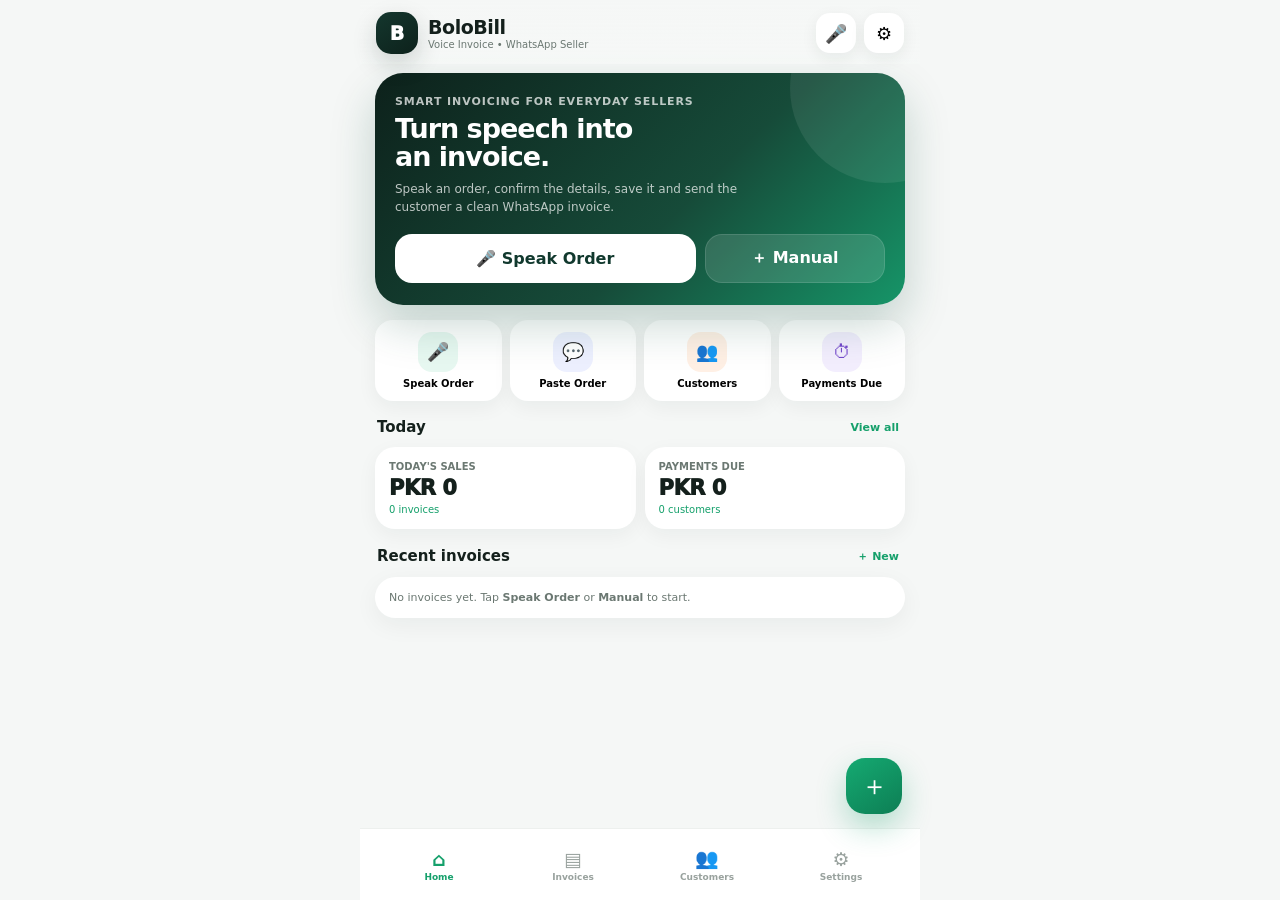
==== bolobill/index.html @ f1652f44 "Deploy BoloBill voice invoice app" ====
<!doctype html><meta charset="utf-8"><meta name="viewport" content="width=device-width,initial-scale=1"><meta name="theme-color" content="#10251f"><title>BoloBill</title><body style="margin:0;background:#10251f;color:#fff;font-family:system-ui;display:grid;place-items:center;height:100vh"><b id="m">Opening BoloBill…</b><script>(async()=>{try{let n=['b0.txt','b1.txt','b2.txt','b3.txt','b4a.txt','b4b.txt'],a=[];for(let f of n)a.push(await(await fetch(f,{cache:'no-store'})).text());let u=Uint8Array.from(atob(a.join('')),c=>c.charCodeAt(0));let h=await new Response(new Blob([u]).stream().pipeThrough(new DecompressionStream('gzip'))).text();document.open();document.write(h);document.close()}catch(e){m.textContent='Open in updated Chrome: '+e.message}})()</script>
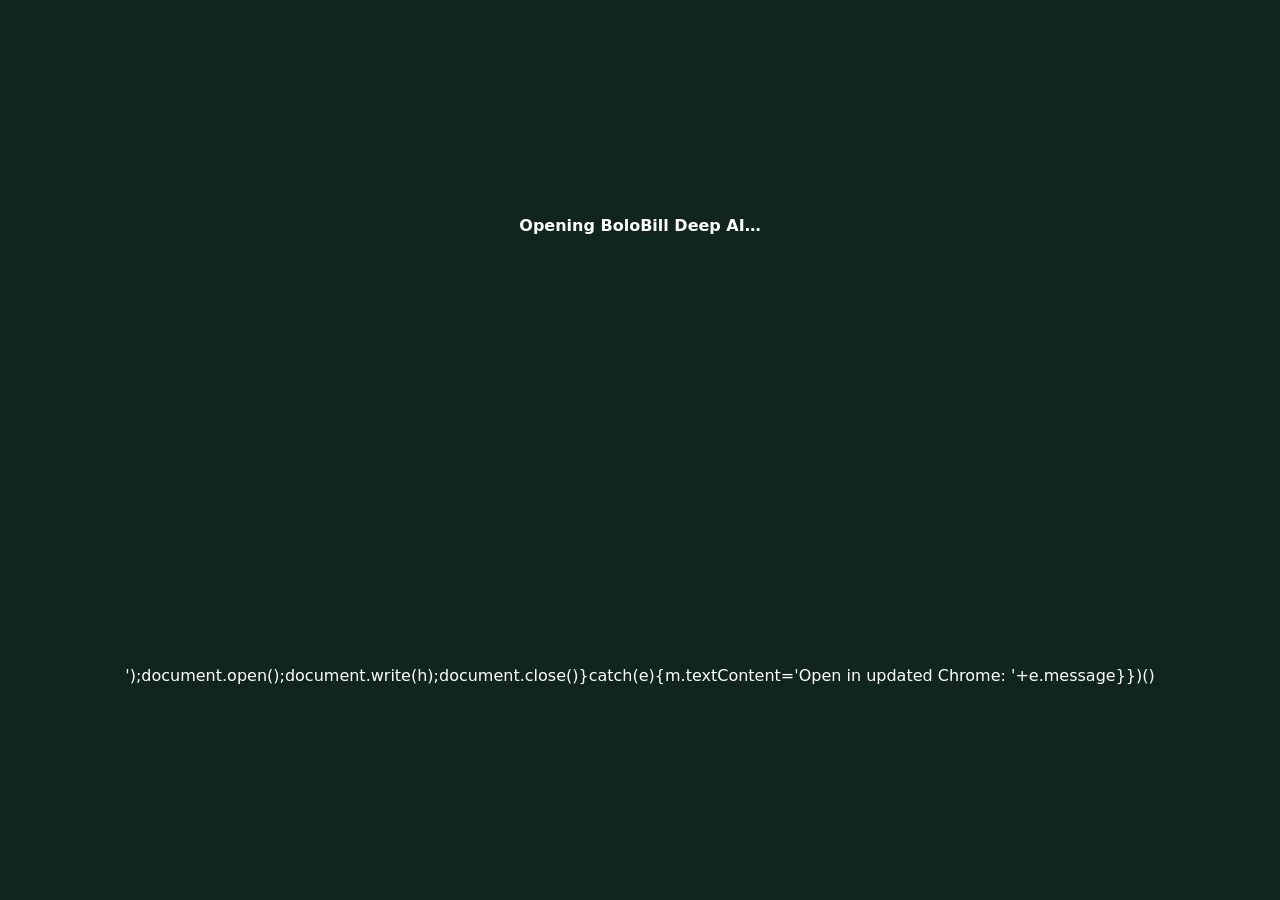
==== commit 227b7dee: "Enable BoloBill Deep AI patch" ====
--- a/bolobill/index.html
+++ b/bolobill/index.html
@@ -1 +1 @@
-<!doctype html><meta charset="utf-8"><meta name="viewport" content="width=device-width,initial-scale=1"><meta name="theme-color" content="#10251f"><title>BoloBill</title><body style="margin:0;background:#10251f;color:#fff;font-family:system-ui;display:grid;place-items:center;height:100vh"><b id="m">Opening BoloBill…</b><script>(async()=>{try{let n=['b0.txt','b1.txt','b2.txt','b3.txt','b4a.txt','b4b.txt'],a=[];for(let f of n)a.push(await(await fetch(f,{cache:'no-store'})).text());let u=Uint8Array.from(atob(a.join('')),c=>c.charCodeAt(0));let h=await new Response(new Blob([u]).stream().pipeThrough(new DecompressionStream('gzip'))).text();document.open();document.write(h);document.close()}catch(e){m.textContent='Open in updated Chrome: '+e.message}})()</script>+<!doctype html><meta charset="utf-8"><meta name="viewport" content="width=device-width,initial-scale=1"><meta name="theme-color" content="#10251f"><title>BoloBill</title><body style="margin:0;background:#10251f;color:#fff;font-family:system-ui;display:grid;place-items:center;height:100vh"><b id="m">Opening BoloBill Deep AI…</b><script>(async()=>{try{let n=['b0.txt','b1.txt','b2.txt','b3.txt','b4a.txt','b4b.txt'],a=[];for(let f of n)a.push(await(await fetch(f,{cache:'no-store'})).text());let u=Uint8Array.from(atob(a.join('')),c=>c.charCodeAt(0));let h=await new Response(new Blob([u]).stream().pipeThrough(new DecompressionStream('gzip'))).text();h=h.replace('</body>','<script src="v3patch.js?v=3"></script></body>');document.open();document.write(h);document.close()}catch(e){m.textContent='Open in updated Chrome: '+e.message}})()</script>
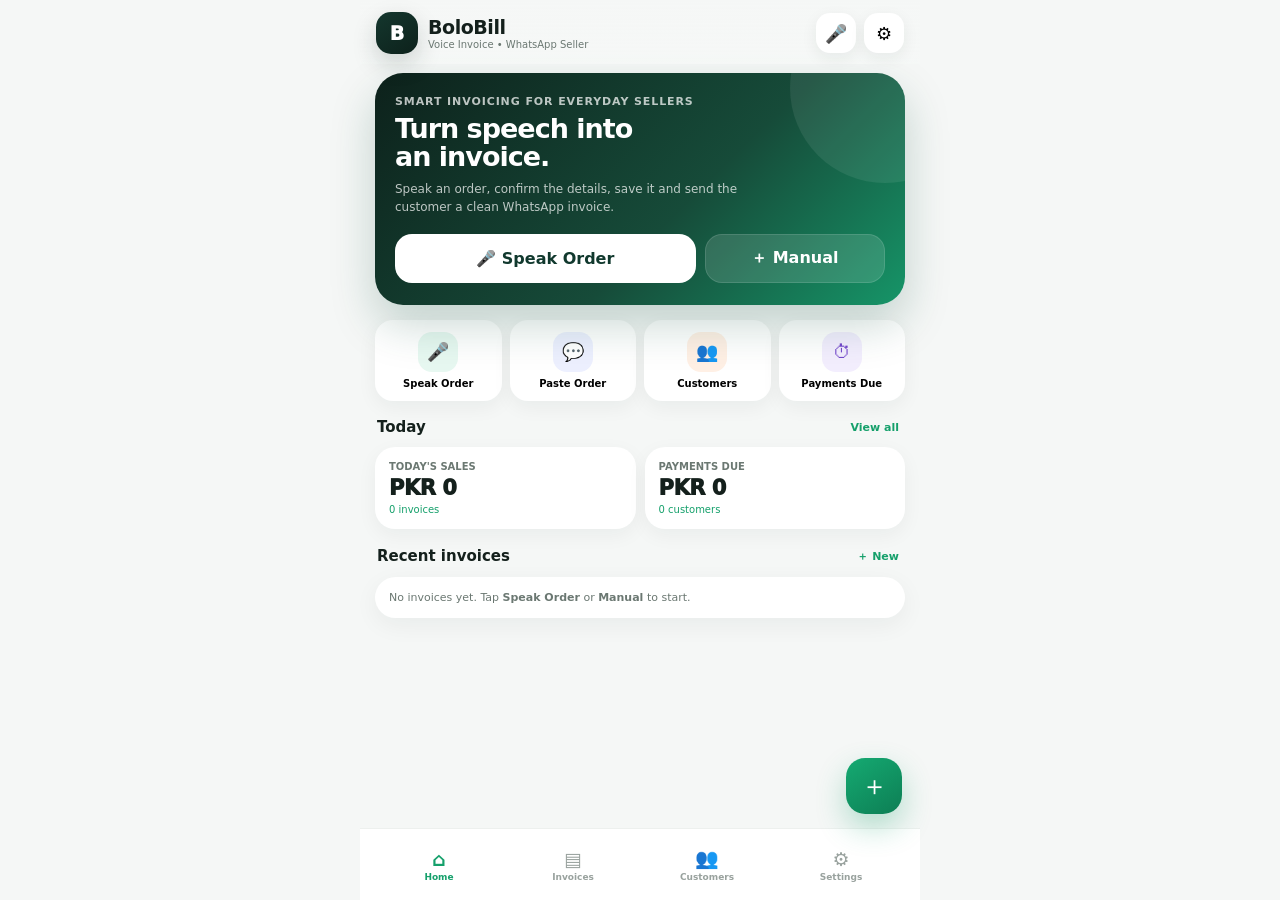
==== commit a7951bfd: "Temporarily restore BoloBill loader while Deep AI patch publishes" ====
--- a/bolobill/index.html
+++ b/bolobill/index.html
@@ -1 +1 @@
-<!doctype html><meta charset="utf-8"><meta name="viewport" content="width=device-width,initial-scale=1"><meta name="theme-color" content="#10251f"><title>BoloBill</title><body style="margin:0;background:#10251f;color:#fff;font-family:system-ui;display:grid;place-items:center;height:100vh"><b id="m">Opening BoloBill Deep AI…</b><script>(async()=>{try{let n=['b0.txt','b1.txt','b2.txt','b3.txt','b4a.txt','b4b.txt'],a=[];for(let f of n)a.push(await(await fetch(f,{cache:'no-store'})).text());let u=Uint8Array.from(atob(a.join('')),c=>c.charCodeAt(0));let h=await new Response(new Blob([u]).stream().pipeThrough(new DecompressionStream('gzip'))).text();h=h.replace('</body>','<script src="v3patch.js?v=3"></script></body>');document.open();document.write(h);document.close()}catch(e){m.textContent='Open in updated Chrome: '+e.message}})()</script>+<!doctype html><meta charset="utf-8"><meta name="viewport" content="width=device-width,initial-scale=1"><meta name="theme-color" content="#10251f"><title>BoloBill</title><body style="margin:0;background:#10251f;color:#fff;font-family:system-ui;display:grid;place-items:center;height:100vh"><b id="m">Opening BoloBill…</b><script>(async()=>{try{let n=['b0.txt','b1.txt','b2.txt','b3.txt','b4a.txt','b4b.txt'],a=[];for(let f of n)a.push(await(await fetch(f,{cache:'no-store'})).text());let u=Uint8Array.from(atob(a.join('')),c=>c.charCodeAt(0));let h=await new Response(new Blob([u]).stream().pipeThrough(new DecompressionStream('gzip'))).text();document.open();document.write(h);document.close()}catch(e){m.textContent='Open in updated Chrome: '+e.message}})()</script>
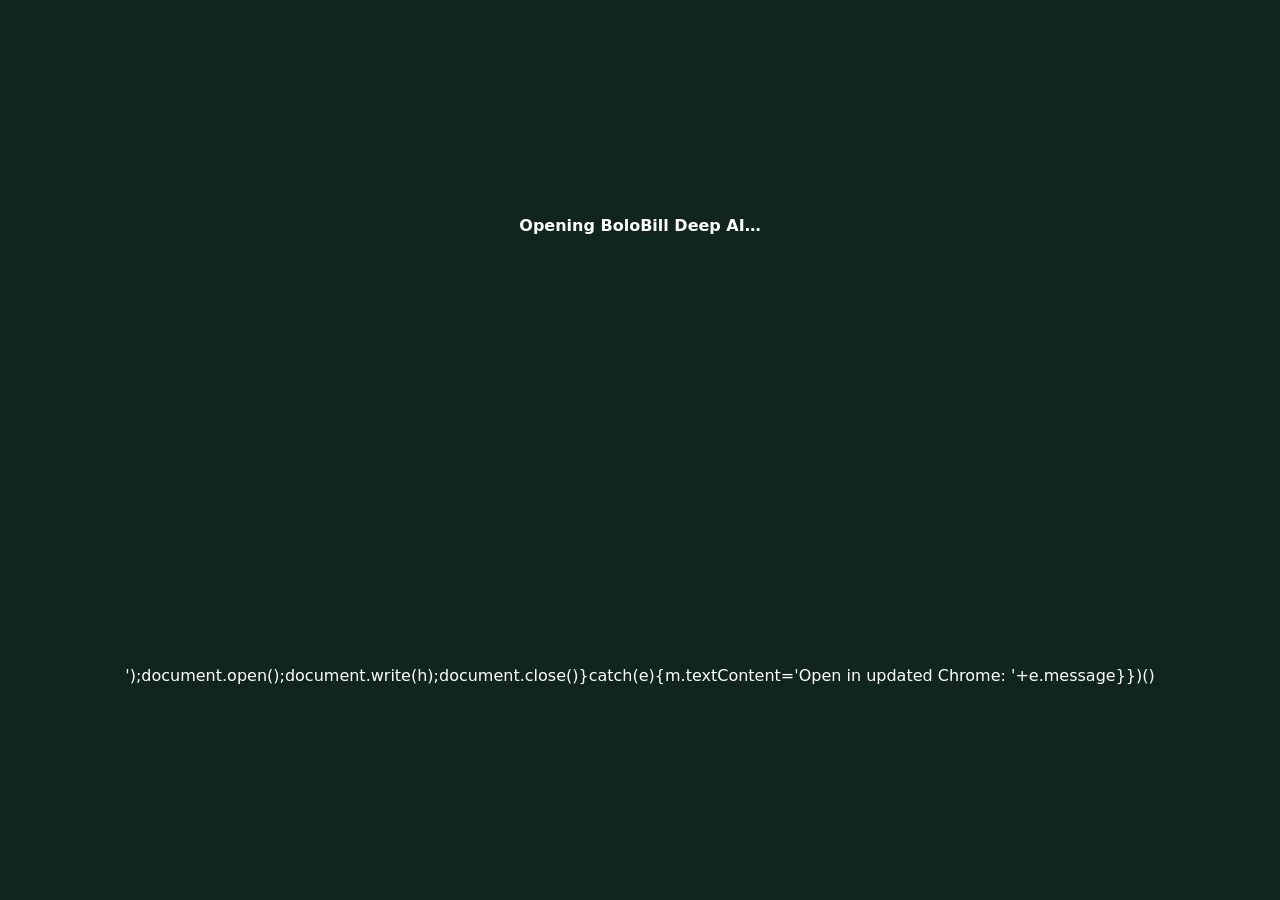
==== commit 39b394c2: "Publish BoloBill Deep AI v3" ====
--- a/bolobill/index.html
+++ b/bolobill/index.html
@@ -1 +1 @@
-<!doctype html><meta charset="utf-8"><meta name="viewport" content="width=device-width,initial-scale=1"><meta name="theme-color" content="#10251f"><title>BoloBill</title><body style="margin:0;background:#10251f;color:#fff;font-family:system-ui;display:grid;place-items:center;height:100vh"><b id="m">Opening BoloBill…</b><script>(async()=>{try{let n=['b0.txt','b1.txt','b2.txt','b3.txt','b4a.txt','b4b.txt'],a=[];for(let f of n)a.push(await(await fetch(f,{cache:'no-store'})).text());let u=Uint8Array.from(atob(a.join('')),c=>c.charCodeAt(0));let h=await new Response(new Blob([u]).stream().pipeThrough(new DecompressionStream('gzip'))).text();document.open();document.write(h);document.close()}catch(e){m.textContent='Open in updated Chrome: '+e.message}})()</script>+<!doctype html><meta charset="utf-8"><meta name="viewport" content="width=device-width,initial-scale=1"><meta name="theme-color" content="#10251f"><title>BoloBill</title><body style="margin:0;background:#10251f;color:#fff;font-family:system-ui;display:grid;place-items:center;height:100vh"><b id="m">Opening BoloBill Deep AI…</b><script>(async()=>{try{let n=['b0.txt','b1.txt','b2.txt','b3.txt','b4a.txt','b4b.txt'],a=[];for(let f of n)a.push(await(await fetch(f,{cache:'no-store'})).text());let u=Uint8Array.from(atob(a.join('')),c=>c.charCodeAt(0));let h=await new Response(new Blob([u]).stream().pipeThrough(new DecompressionStream('gzip'))).text();h=h.replace('</body>','<script src="v3patch.js?v=3"></script></body>');document.open();document.write(h);document.close()}catch(e){m.textContent='Open in updated Chrome: '+e.message}})()</script>
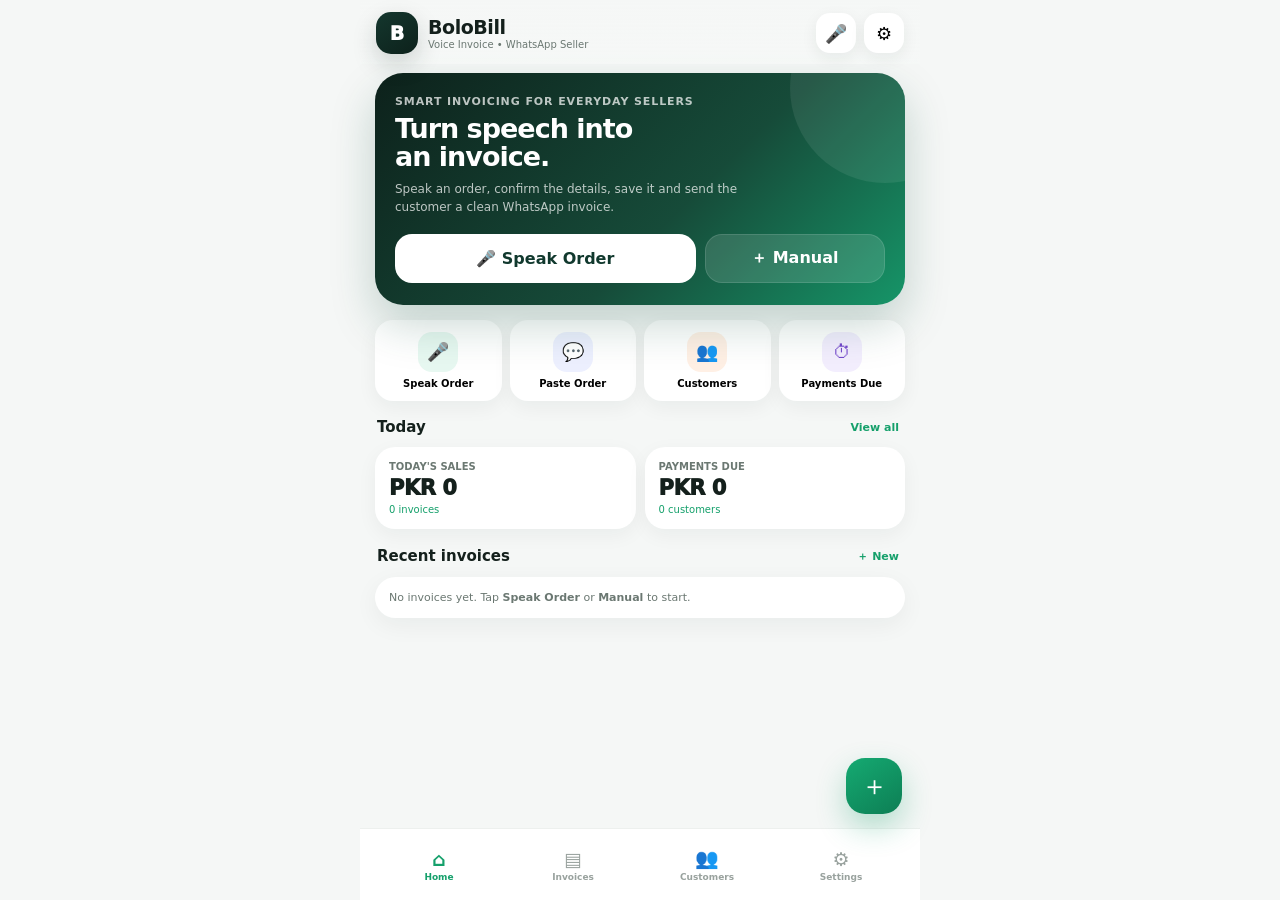
==== commit c4ba8b81: "Fix BoloBill live loader and keep Deep AI continuous mic" ====
--- a/bolobill/index.html
+++ b/bolobill/index.html
@@ -1 +1 @@
-<!doctype html><meta charset="utf-8"><meta name="viewport" content="width=device-width,initial-scale=1"><meta name="theme-color" content="#10251f"><title>BoloBill</title><body style="margin:0;background:#10251f;color:#fff;font-family:system-ui;display:grid;place-items:center;height:100vh"><b id="m">Opening BoloBill Deep AI…</b><script>(async()=>{try{let n=['b0.txt','b1.txt','b2.txt','b3.txt','b4a.txt','b4b.txt'],a=[];for(let f of n)a.push(await(await fetch(f,{cache:'no-store'})).text());let u=Uint8Array.from(atob(a.join('')),c=>c.charCodeAt(0));let h=await new Response(new Blob([u]).stream().pipeThrough(new DecompressionStream('gzip'))).text();h=h.replace('</body>','<script src="v3patch.js?v=3"></script></body>');document.open();document.write(h);document.close()}catch(e){m.textContent='Open in updated Chrome: '+e.message}})()</script>+<!doctype html><meta charset="utf-8"><meta name="viewport" content="width=device-width,initial-scale=1"><meta name="theme-color" content="#10251f"><title>BoloBill</title><body style="margin:0;background:#10251f;color:#fff;font-family:system-ui;display:grid;place-items:center;height:100vh"><b id="m">Opening BoloBill Deep AI…</b><script>(async()=>{try{let n=['b0.txt','b1.txt','b2.txt','b3.txt','b4a.txt','b4b.txt'],a=[];for(let f of n){let r=await fetch(f,{cache:'no-store'});if(!r.ok)throw new Error('Could not load '+f);a.push(await r.text())}let u=Uint8Array.from(atob(a.join('')),c=>c.charCodeAt(0));let h=await new Response(new Blob([u]).stream().pipeThrough(new DecompressionStream('gzip'))).text();let patches='<scr'+'ipt src="v3patch.js?v=3"></scr'+'ipt><scr'+'ipt src="v4mic.js?v=4"></scr'+'ipt>';h=h.replace('</body>',patches+'</body>');document.open();document.write(h);document.close()}catch(e){document.body.style.display='grid';document.body.style.placeItems='center';document.body.innerHTML='<div style="padding:24px;text-align:center"><b>BoloBill could not open.</b><br><small>'+String(e.message||e)+'</small></div>'}})()</script>
